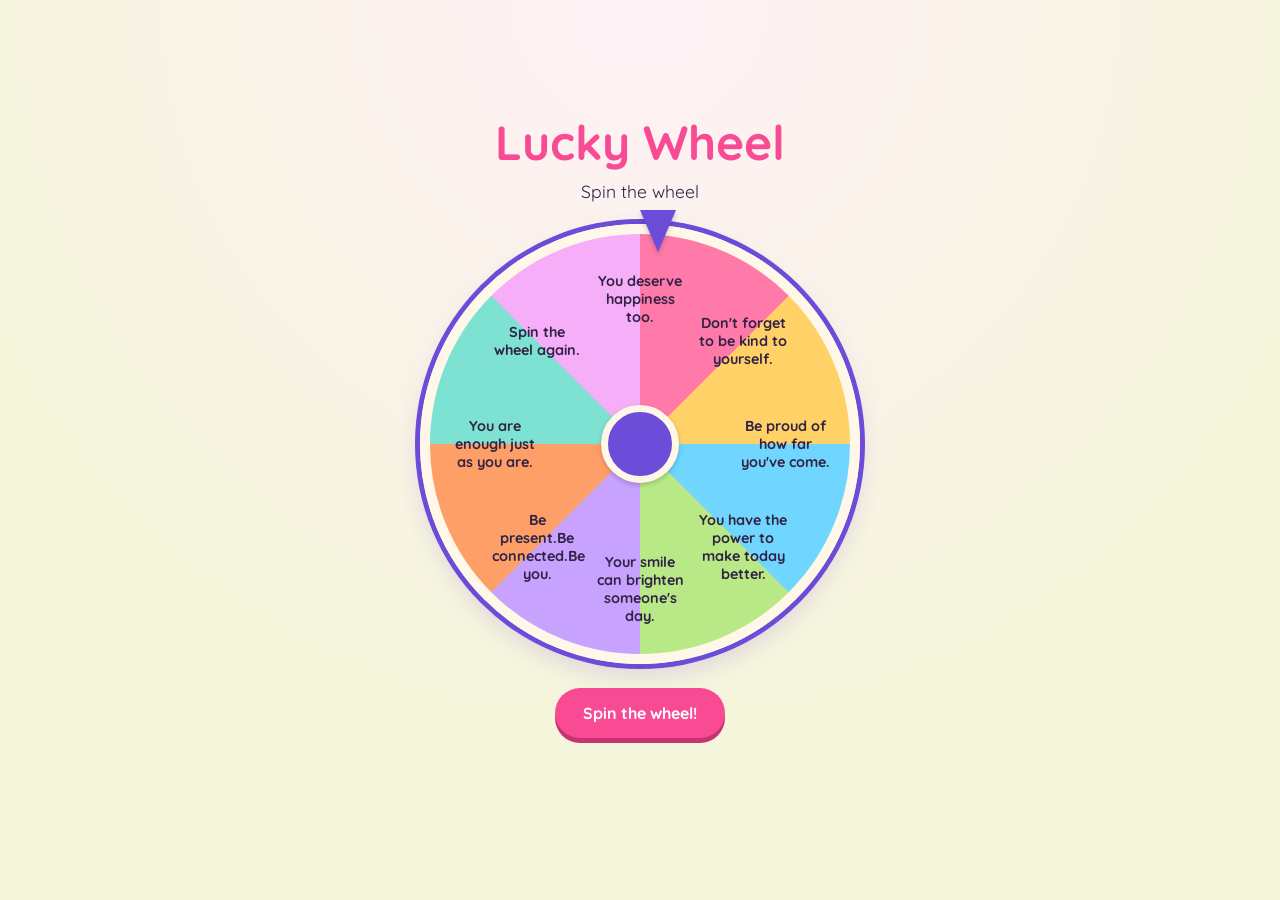
==== happiness.html @ fff45cf8 "Merge branch 'main' of https://github.com/Lena-Anthi/code-breakers" ====
<!doctype html>
<html lang="en">
  <head>
    <meta charset="UTF-8" />
    <meta name="viewport" content="width=device-width, initial-scale=1.0" />
    <title>find yourhappiness</title>
  </head>
  <body></body>
  <html lang="el">
    <head>
      <meta charset="UTF-8" />
      <meta name="viewport" content="width=device-width, initial-scale=1.0" />
      <title>lucky wheel</title>
      <style>
        @import url("https://fonts.googleapis.com/css2?family=Quicksand:wght@500;700&display=swap");

        :root {
          --pink: #f84b94;
          --purple: #6c4dd9;
          --cream: #fff8e8;
        }

        * {
          box-sizing: border-box;
        }

        body {
          min-height: 100vh;
          margin: 0;
          display: grid;
          place-items: center;
          padding: 24px;
          color: #302346;
          background: radial-gradient(circle at top, #fff1f7, #f5f5dc 65%);
          font-family: "Quicksand", sans-serif;
        }

        main {
          width: min(100%, 600px);
          text-align: center;
        }

        h1 {
          margin: 0 0 8px;
          color: var(--pink);
          font-size: clamp(1.8rem, 6vw, 3rem);
        }

        .intro {
          margin: 0 0 22px;
          font-size: 1.1rem;
        }

        .wheel-area {
          position: relative;
          width: min(86vw, 440px);
          aspect-ratio: 1;
          margin: 0 auto 24px;
        }

        .pointer {
          position: absolute;
          z-index: 2;
          top: -14px;
          left: 50%;
          width: 0;
          height: 0;
          transform: translateX(-);
          border-right: 18px solid transparent;
          border-left: 18px solid transparent;
          border-top: 42px solid var(--purple);
          filter: drop-shadow(0 3px 2px #0003);
        }

        .wheel {
          width: 100%;
          height: 100%;
          border: 10px solid var(--cream);
          border-radius: 50%;
          background: conic-gradient(
            #ff7aa9 0deg 45deg,
            #ffd166 45deg 90deg,
            #70d6ff 90deg 135deg,
            #b8e986 135deg 180deg,
            #c8a2ff 180deg 225deg,
            #ff9f68 225deg 270deg,
            #7de2d1 270deg 315deg,
            #f7aef8 315deg 360deg
          );
          box-shadow:
            0 10px 24px #6c4dd933,
            0 0 0 5px var(--purple);
          transition: transform 4s cubic-bezier(0.12, 0.8, 0.18, 1);
        }

        .wheel::after {
          content: "";
          position: absolute;
          top: 50%;
          left: 50%;
          width: 64px;
          height: 64px;
          transform: translate(-50%, -50%);
          border: 7px solid var(--cream);
          border-radius: 50%;
          background: var(--purple);
          box-shadow: 0 2px 5px #0003;
        }

        .labels {
          position: absolute;
          inset: 0;
          display: grid;
          place-items: center;
          pointer-events: none;
        }

        .labels span {
          position: absolute;
          width: 90px;
          color: #302346;
          font-size: clamp(0.7rem, 2.5vw, 0.9rem);
          font-weight: 700;
          text-align: center;
        }

        .labels span:nth-child(1) {
          transform: translateY(-145px);
        }
        .labels span:nth-child(2) {
          transform: translate(103px, -103px);
        }
        .labels span:nth-child(3) {
          transform: translate(145px);
        }
        .labels span:nth-child(4) {
          transform: translate(103px, 103px);
        }
        .labels span:nth-child(5) {
          transform: translateY(145px);
        }
        .labels span:nth-child(6) {
          transform: translate(-103px, 103px);
        }
        .labels span:nth-child(7) {
          transform: translate(-145px);
        }
        .labels span:nth-child(8) {
          transform: translate(-103px, -103px);
        }

        button {
          border: 0;
          border-radius: 999px;
          padding: 15px 28px;
          color: white;
          background: var(--pink);
          font: inherit;
          font-weight: 700;
          cursor: pointer;
          box-shadow: 0 5px 0 #c73370;
        }

        button:hover {
          background: #e33d83;
        }
        button:active {
          transform: translateY(3px);
          box-shadow: 0 2px 0 #c73370;
        }
        button:disabled {
          cursor: wait;
          opacity: 0.7;
        }

        #result {
          min-height: 28px;
          margin: 22px 0 0;
          color: var(--purple);
          font-size: 1.25rem;
          font-weight: 700;
        }
      </style>
    </head>
    <body>
      <main>
        <h1>Lucky Wheel</h1>
        <p class="intro">Spin the wheel</p>

        <section class="wheel-area" aria-label="Τροχός της τύχης">
          <div class="pointer" aria-hidden="true"></div>
          <div class="wheel" id="wheel"></div>
          <div class="labels" aria-hidden="true">
            <span>You deserve happiness too.</span>
            <span>Don't forget to be kind to yourself.</span>
            <span>Be proud of how far you've come.</span>
            <span>You have the power to make today better.</span>
            <span>Your smile can brighten someone's day.</span>
            <span>Be present.Be connected.Be you.</span>
            <span>You are enough just as you are.</span>
            <span>Spin the wheel again.</span>
          </div>
        </section>

        <button id="spin-button" type="button">Spin the wheel!</button>
        <p id="result" aria-live="polite"></p>
      </main>

      <script>
        const wheel = document.querySelector("#wheel");
        const spinButton = document.querySelector("#spin-button");
        const result = document.querySelector("#result");
        const options = [
          "You deserve happiness too.",
          "",
          "",
          "",
          "",
          "",
          "",
          "",
        ];
        let rotation = 0;

        spinButton.addEventListener("click", () => {
          const selectedIndex = Math.floor(Math.random() * options.length);
          const segmentSize = 360 / options.length;
          const targetAngle =
            360 - (selectedIndex * segmentSize + segmentSize / 2);
          const extraTurns = 5 * 360;

          rotation += extraTurns + targetAngle - (rotation % 360);
          wheel.style.transform = `rotate(${rotation}deg)`;
          spinButton.disabled = true;
          result.textContent = "The wheel is spinning...";

          window.setTimeout(() => {
            result.textContent = `Today you selected: ${options[selectedIndex]}!`;
            spinButton.disabled = false;
          }, 4100);
        });
      </script>
    </body>
  </html>
</html>
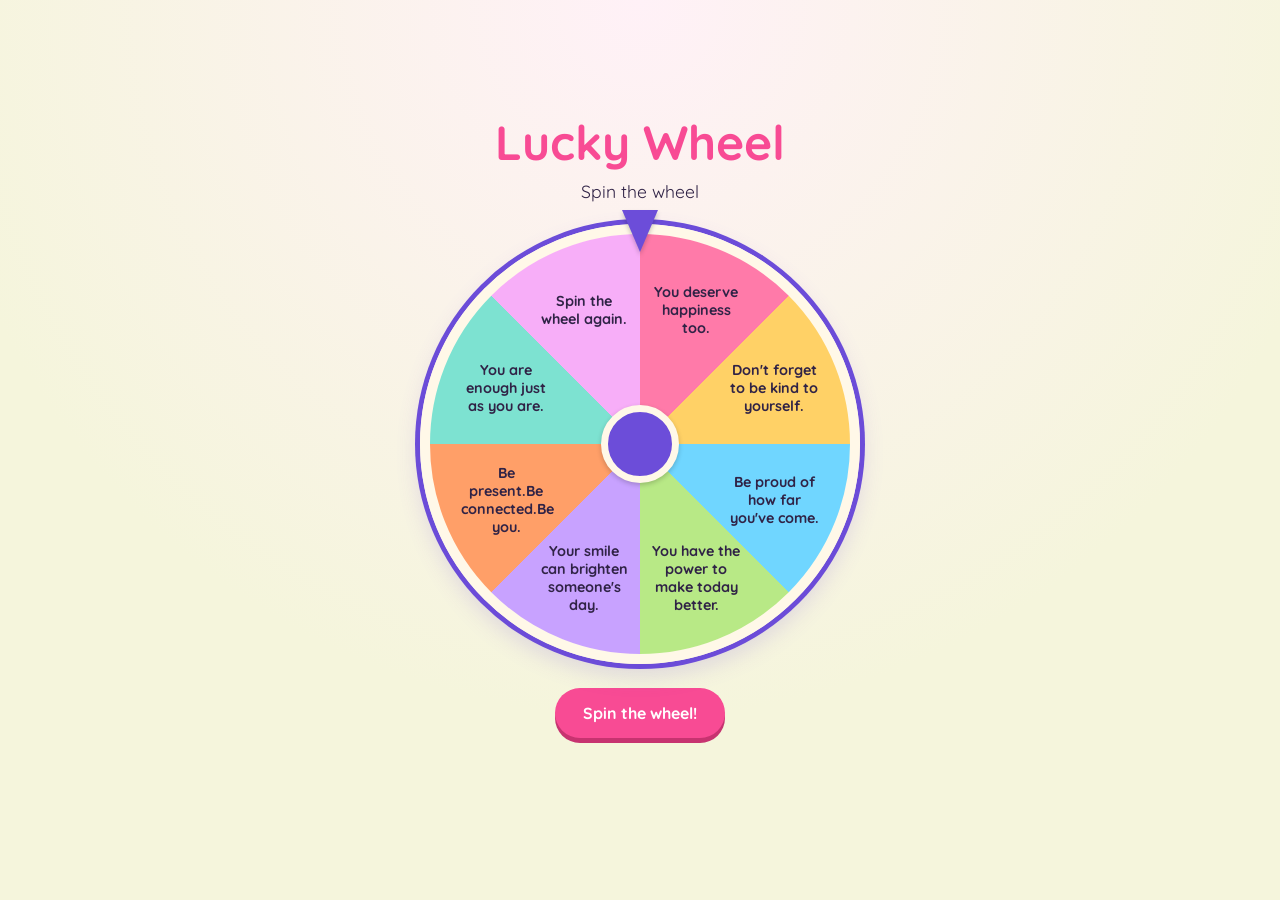
==== commit 0237c1e1: "pointer" ====
--- a/happiness.html
+++ b/happiness.html
@@ -1,245 +1,240 @@
 <!doctype html>
-<html lang="en">
+<html lang="el">
   <head>
     <meta charset="UTF-8" />
     <meta name="viewport" content="width=device-width, initial-scale=1.0" />
-    <title>find yourhappiness</title>
+    <title>lucky wheel</title>
+    <style>
+      @import url("https://fonts.googleapis.com/css2?family=Quicksand:wght@500;700&display=swap");
+
+      :root {
+        --pink: #f84b94;
+        --purple: #6c4dd9;
+        --cream: #fff8e8;
+      }
+
+      * {
+        box-sizing: border-box;
+      }
+
+      body {
+        min-height: 100vh;
+        margin: 0;
+        display: grid;
+        place-items: center;
+        padding: 24px;
+        color: #302346;
+        background: radial-gradient(circle at top, #fff1f7, #f5f5dc 65%);
+        font-family: "Quicksand", sans-serif;
+      }
+
+      main {
+        width: min(100%, 600px);
+        text-align: center;
+      }
+
+      h1 {
+        margin: 0 0 8px;
+        color: var(--pink);
+        font-size: clamp(1.8rem, 6vw, 3rem);
+      }
+
+      .intro {
+        margin: 0 0 22px;
+        font-size: 1.1rem;
+      }
+
+      .wheel-area {
+        position: relative;
+        width: min(86vw, 440px);
+        aspect-ratio: 1;
+        margin: 0 auto 24px;
+      }
+
+      .pointer {
+        position: absolute;
+        z-index: 2;
+        top: -14px;
+        left: 50%;
+        width: 0;
+        height: 0;
+        transform: translateX(-50%);
+        border-right: 18px solid transparent;
+        border-left: 18px solid transparent;
+        border-top: 42px solid var(--purple);
+        filter: drop-shadow(0 3px 2px #0003);
+      }
+
+      .wheel {
+        width: 100%;
+        height: 100%;
+        border: 10px solid var(--cream);
+        border-radius: 50%;
+        background: conic-gradient(
+          #ff7aa9 0deg 45deg,
+          #ffd166 45deg 90deg,
+          #70d6ff 90deg 135deg,
+          #b8e986 135deg 180deg,
+          #c8a2ff 180deg 225deg,
+          #ff9f68 225deg 270deg,
+          #7de2d1 270deg 315deg,
+          #f7aef8 315deg 360deg
+        );
+        box-shadow:
+          0 10px 24px #6c4dd933,
+          0 0 0 5px var(--purple);
+        transition: transform 4s cubic-bezier(0.12, 0.8, 0.18, 1);
+      }
+
+      .wheel::after {
+        content: "";
+        position: absolute;
+        top: 50%;
+        left: 50%;
+        width: 64px;
+        height: 64px;
+        transform: translate(-50%, -50%);
+        border: 7px solid var(--cream);
+        border-radius: 50%;
+        background: var(--purple);
+        box-shadow: 0 2px 5px #0003;
+      }
+
+      .labels {
+        position: absolute;
+        inset: 0;
+        display: grid;
+        place-items: center;
+        pointer-events: none;
+        transition: transform 4s cubic-bezier(0.12, 0.8, 0.18, 1);
+      }
+
+      .labels span {
+        position: absolute;
+        width: 90px;
+        color: #302346;
+        font-size: clamp(0.7rem, 2.5vw, 0.9rem);
+        font-weight: 700;
+        text-align: center;
+      }
+
+      .labels span:nth-child(1) {
+        transform: translate(56px, -134px);
+      }
+      .labels span:nth-child(2) {
+        transform: translate(134px, -56px);
+      }
+      .labels span:nth-child(3) {
+        transform: translate(134px, 56px);
+      }
+      .labels span:nth-child(4) {
+        transform: translate(56px, 134px);
+      }
+      .labels span:nth-child(5) {
+        transform: translate(-56px, 134px);
+      }
+      .labels span:nth-child(6) {
+        transform: translate(-134px, 56px);
+      }
+      .labels span:nth-child(7) {
+        transform: translate(-134px, -56px);
+      }
+      .labels span:nth-child(8) {
+        transform: translate(-56px, -134px);
+      }
+
+      button {
+        border: 0;
+        border-radius: 999px;
+        padding: 15px 28px;
+        color: white;
+        background: var(--pink);
+        font: inherit;
+        font-weight: 700;
+        cursor: pointer;
+        box-shadow: 0 5px 0 #c73370;
+      }
+
+      button:hover {
+        background: #e33d83;
+      }
+      button:active {
+        transform: translateY(3px);
+        box-shadow: 0 2px 0 #c73370;
+      }
+      button:disabled {
+        cursor: wait;
+        opacity: 0.7;
+      }
+
+      #result {
+        min-height: 28px;
+        margin: 22px 0 0;
+        color: var(--purple);
+        font-size: 1.25rem;
+        font-weight: 700;
+      }
+    </style>
   </head>
-  <body></body>
-  <html lang="el">
-    <head>
-      <meta charset="UTF-8" />
-      <meta name="viewport" content="width=device-width, initial-scale=1.0" />
-      <title>lucky wheel</title>
-      <style>
-        @import url("https://fonts.googleapis.com/css2?family=Quicksand:wght@500;700&display=swap");
-
-        :root {
-          --pink: #f84b94;
-          --purple: #6c4dd9;
-          --cream: #fff8e8;
-        }
-
-        * {
-          box-sizing: border-box;
-        }
-
-        body {
-          min-height: 100vh;
-          margin: 0;
-          display: grid;
-          place-items: center;
-          padding: 24px;
-          color: #302346;
-          background: radial-gradient(circle at top, #fff1f7, #f5f5dc 65%);
-          font-family: "Quicksand", sans-serif;
-        }
-
-        main {
-          width: min(100%, 600px);
-          text-align: center;
-        }
-
-        h1 {
-          margin: 0 0 8px;
-          color: var(--pink);
-          font-size: clamp(1.8rem, 6vw, 3rem);
-        }
-
-        .intro {
-          margin: 0 0 22px;
-          font-size: 1.1rem;
-        }
-
-        .wheel-area {
-          position: relative;
-          width: min(86vw, 440px);
-          aspect-ratio: 1;
-          margin: 0 auto 24px;
-        }
-
-        .pointer {
-          position: absolute;
-          z-index: 2;
-          top: -14px;
-          left: 50%;
-          width: 0;
-          height: 0;
-          transform: translateX(-);
-          border-right: 18px solid transparent;
-          border-left: 18px solid transparent;
-          border-top: 42px solid var(--purple);
-          filter: drop-shadow(0 3px 2px #0003);
-        }
-
-        .wheel {
-          width: 100%;
-          height: 100%;
-          border: 10px solid var(--cream);
-          border-radius: 50%;
-          background: conic-gradient(
-            #ff7aa9 0deg 45deg,
-            #ffd166 45deg 90deg,
-            #70d6ff 90deg 135deg,
-            #b8e986 135deg 180deg,
-            #c8a2ff 180deg 225deg,
-            #ff9f68 225deg 270deg,
-            #7de2d1 270deg 315deg,
-            #f7aef8 315deg 360deg
-          );
-          box-shadow:
-            0 10px 24px #6c4dd933,
-            0 0 0 5px var(--purple);
-          transition: transform 4s cubic-bezier(0.12, 0.8, 0.18, 1);
-        }
-
-        .wheel::after {
-          content: "";
-          position: absolute;
-          top: 50%;
-          left: 50%;
-          width: 64px;
-          height: 64px;
-          transform: translate(-50%, -50%);
-          border: 7px solid var(--cream);
-          border-radius: 50%;
-          background: var(--purple);
-          box-shadow: 0 2px 5px #0003;
-        }
-
-        .labels {
-          position: absolute;
-          inset: 0;
-          display: grid;
-          place-items: center;
-          pointer-events: none;
-        }
-
-        .labels span {
-          position: absolute;
-          width: 90px;
-          color: #302346;
-          font-size: clamp(0.7rem, 2.5vw, 0.9rem);
-          font-weight: 700;
-          text-align: center;
-        }
-
-        .labels span:nth-child(1) {
-          transform: translateY(-145px);
-        }
-        .labels span:nth-child(2) {
-          transform: translate(103px, -103px);
-        }
-        .labels span:nth-child(3) {
-          transform: translate(145px);
-        }
-        .labels span:nth-child(4) {
-          transform: translate(103px, 103px);
-        }
-        .labels span:nth-child(5) {
-          transform: translateY(145px);
-        }
-        .labels span:nth-child(6) {
-          transform: translate(-103px, 103px);
-        }
-        .labels span:nth-child(7) {
-          transform: translate(-145px);
-        }
-        .labels span:nth-child(8) {
-          transform: translate(-103px, -103px);
-        }
-
-        button {
-          border: 0;
-          border-radius: 999px;
-          padding: 15px 28px;
-          color: white;
-          background: var(--pink);
-          font: inherit;
-          font-weight: 700;
-          cursor: pointer;
-          box-shadow: 0 5px 0 #c73370;
-        }
-
-        button:hover {
-          background: #e33d83;
-        }
-        button:active {
-          transform: translateY(3px);
-          box-shadow: 0 2px 0 #c73370;
-        }
-        button:disabled {
-          cursor: wait;
-          opacity: 0.7;
-        }
-
-        #result {
-          min-height: 28px;
-          margin: 22px 0 0;
-          color: var(--purple);
-          font-size: 1.25rem;
-          font-weight: 700;
-        }
-      </style>
-    </head>
-    <body>
-      <main>
-        <h1>Lucky Wheel</h1>
-        <p class="intro">Spin the wheel</p>
-
-        <section class="wheel-area" aria-label="Τροχός της τύχης">
-          <div class="pointer" aria-hidden="true"></div>
-          <div class="wheel" id="wheel"></div>
-          <div class="labels" aria-hidden="true">
-            <span>You deserve happiness too.</span>
-            <span>Don't forget to be kind to yourself.</span>
-            <span>Be proud of how far you've come.</span>
-            <span>You have the power to make today better.</span>
-            <span>Your smile can brighten someone's day.</span>
-            <span>Be present.Be connected.Be you.</span>
-            <span>You are enough just as you are.</span>
-            <span>Spin the wheel again.</span>
-          </div>
-        </section>
-
-        <button id="spin-button" type="button">Spin the wheel!</button>
-        <p id="result" aria-live="polite"></p>
-      </main>
-
-      <script>
-        const wheel = document.querySelector("#wheel");
-        const spinButton = document.querySelector("#spin-button");
-        const result = document.querySelector("#result");
-        const options = [
-          "You deserve happiness too.",
-          "",
-          "",
-          "",
-          "",
-          "",
-          "",
-          "",
-        ];
-        let rotation = 0;
-
-        spinButton.addEventListener("click", () => {
-          const selectedIndex = Math.floor(Math.random() * options.length);
-          const segmentSize = 360 / options.length;
-          const targetAngle =
-            360 - (selectedIndex * segmentSize + segmentSize / 2);
-          const extraTurns = 5 * 360;
-
-          rotation += extraTurns + targetAngle - (rotation % 360);
-          wheel.style.transform = `rotate(${rotation}deg)`;
-          spinButton.disabled = true;
-          result.textContent = "The wheel is spinning...";
-
-          window.setTimeout(() => {
-            result.textContent = `Today you selected: ${options[selectedIndex]}!`;
-            spinButton.disabled = false;
-          }, 4100);
-        });
-      </script>
-    </body>
-  </html>
+  <body>
+    <main>
+      <h1>Lucky Wheel</h1>
+      <p class="intro">Spin the wheel</p>
+
+      <section class="wheel-area" aria-label="Τροχός της τύχης">
+        <div class="pointer" aria-hidden="true"></div>
+        <div class="wheel" id="wheel"></div>
+        <div class="labels" aria-hidden="true">
+          <span>You deserve happiness too.</span>
+          <span>Don't forget to be kind to yourself.</span>
+          <span>Be proud of how far you've come.</span>
+          <span>You have the power to make today better.</span>
+          <span>Your smile can brighten someone's day.</span>
+          <span>Be present.Be connected.Be you.</span>
+          <span>You are enough just as you are.</span>
+          <span>Spin the wheel again.</span>
+        </div>
+      </section>
+
+      <button id="spin-button" type="button">Spin the wheel!</button>
+      <p id="result" aria-live="polite"></p>
+    </main>
+
+    <script>
+      const wheel = document.querySelector("#wheel");
+      const labels = document.querySelector(".labels");
+      const spinButton = document.querySelector("#spin-button");
+      const result = document.querySelector("#result");
+      const options = [
+        "You deserve happiness too.",
+        "",
+        "",
+        "",
+        "",
+        "",
+        "",
+        "",
+      ];
+      let rotation = 0;
+
+      spinButton.addEventListener("click", () => {
+        const selectedIndex = Math.floor(Math.random() * options.length);
+        const segmentSize = 360 / options.length;
+        const targetAngle =
+          360 - (selectedIndex * segmentSize + segmentSize / 2);
+        const extraTurns = 5 * 360;
+
+        rotation += extraTurns + targetAngle - (rotation % 360);
+        wheel.style.transform = `rotate(${rotation}deg)`;
+        labels.style.transform = `rotate(${rotation}deg)`;
+        spinButton.disabled = true;
+        result.textContent = "The wheel is spinning...";
+
+        window.setTimeout(() => {
+          result.textContent = `Today you selected: ${options[selectedIndex]}!`;
+          spinButton.disabled = false;
+        }, 4100);
+      });
+    </script>
+  </body>
 </html>
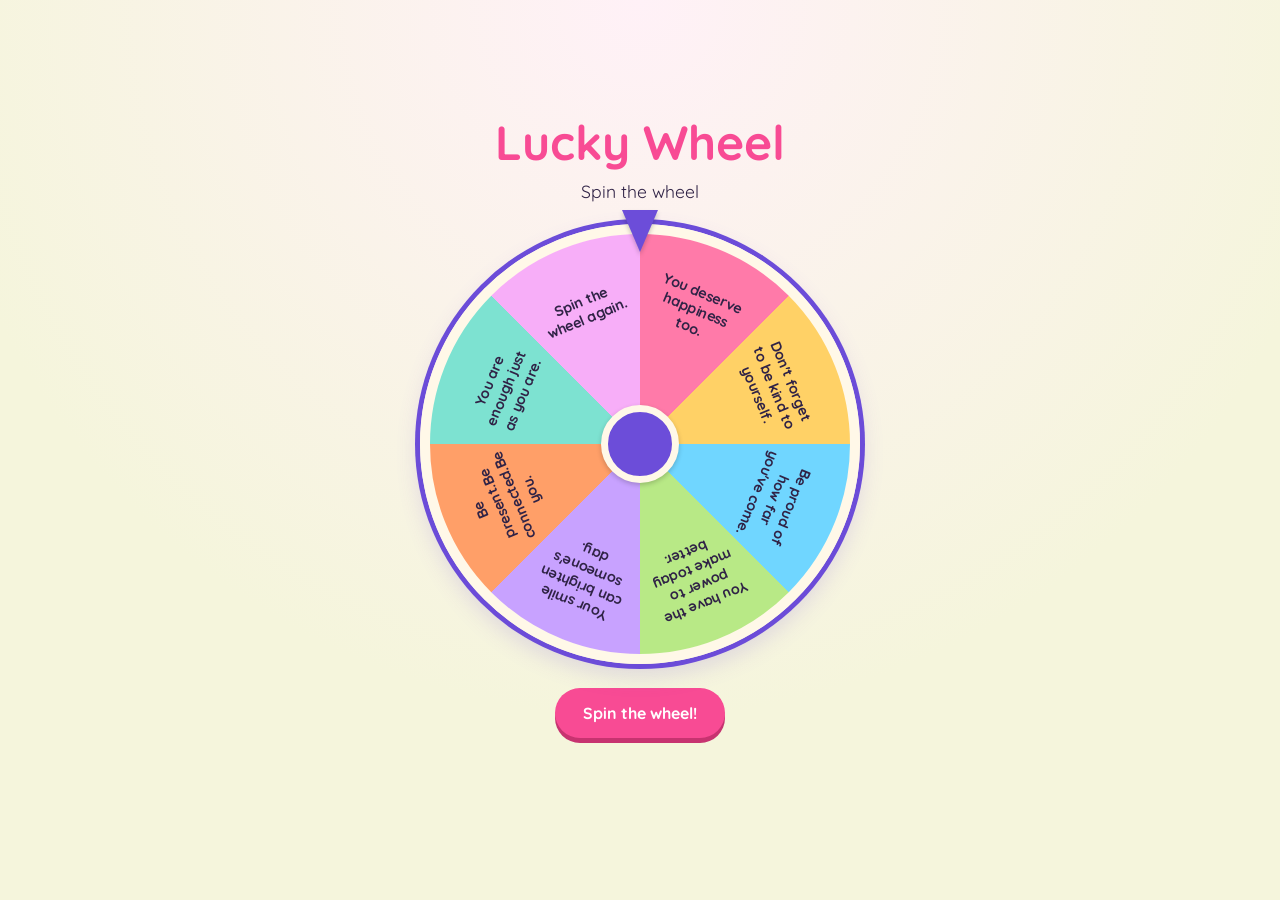
==== commit 30d0a25e: "wheel" ====
--- a/happiness.html
+++ b/happiness.html
@@ -1,8 +1,9 @@
 <!doctype html>
-<html lang="el">
+<html lang="en">
   <head>
     <meta charset="UTF-8" />
     <meta name="viewport" content="width=device-width, initial-scale=1.0" />
+
     <title>lucky wheel</title>
     <style>
       @import url("https://fonts.googleapis.com/css2?family=Quicksand:wght@500;700&display=swap");
@@ -119,28 +120,35 @@
       }
 
       .labels span:nth-child(1) {
-        transform: translate(56px, -134px);
-      }
+        transform: translate(56px, -134px) rotate(22.5deg);
+      }
+
       .labels span:nth-child(2) {
-        transform: translate(134px, -56px);
-      }
+        transform: translate(134px, -56px) rotate(67.5deg);
+      }
+
       .labels span:nth-child(3) {
-        transform: translate(134px, 56px);
-      }
+        transform: translate(134px, 56px) rotate(112.5deg);
+      }
+
       .labels span:nth-child(4) {
-        transform: translate(56px, 134px);
-      }
+        transform: translate(56px, 134px) rotate(157.5deg);
+      }
+
       .labels span:nth-child(5) {
-        transform: translate(-56px, 134px);
-      }
+        transform: translate(-56px, 134px) rotate(202.5deg);
+      }
+
       .labels span:nth-child(6) {
-        transform: translate(-134px, 56px);
-      }
+        transform: translate(-134px, 56px) rotate(247.5deg);
+      }
+
       .labels span:nth-child(7) {
-        transform: translate(-134px, -56px);
-      }
+        transform: translate(-134px, -56px) rotate(292.5deg);
+      }
+
       .labels span:nth-child(8) {
-        transform: translate(-56px, -134px);
+        transform: translate(-56px, -134px) rotate(337.5deg);
       }
 
       button {
@@ -158,10 +166,12 @@
       button:hover {
         background: #e33d83;
       }
+
       button:active {
         transform: translateY(3px);
         box-shadow: 0 2px 0 #c73370;
       }
+
       button:disabled {
         cursor: wait;
         opacity: 0.7;
@@ -175,66 +185,257 @@
         font-weight: 700;
       }
     </style>
+    <title>find your happiness</title>
   </head>
-  <body>
-    <main>
-      <h1>Lucky Wheel</h1>
-      <p class="intro">Spin the wheel</p>
-
-      <section class="wheel-area" aria-label="Τροχός της τύχης">
-        <div class="pointer" aria-hidden="true"></div>
-        <div class="wheel" id="wheel"></div>
-        <div class="labels" aria-hidden="true">
-          <span>You deserve happiness too.</span>
-          <span>Don't forget to be kind to yourself.</span>
-          <span>Be proud of how far you've come.</span>
-          <span>You have the power to make today better.</span>
-          <span>Your smile can brighten someone's day.</span>
-          <span>Be present.Be connected.Be you.</span>
-          <span>You are enough just as you are.</span>
-          <span>Spin the wheel again.</span>
-        </div>
-      </section>
-
-      <button id="spin-button" type="button">Spin the wheel!</button>
-      <p id="result" aria-live="polite"></p>
-    </main>
-
-    <script>
-      const wheel = document.querySelector("#wheel");
-      const labels = document.querySelector(".labels");
-      const spinButton = document.querySelector("#spin-button");
-      const result = document.querySelector("#result");
-      const options = [
-        "You deserve happiness too.",
-        "",
-        "",
-        "",
-        "",
-        "",
-        "",
-        "",
-      ];
-      let rotation = 0;
-
-      spinButton.addEventListener("click", () => {
-        const selectedIndex = Math.floor(Math.random() * options.length);
-        const segmentSize = 360 / options.length;
-        const targetAngle =
-          360 - (selectedIndex * segmentSize + segmentSize / 2);
-        const extraTurns = 5 * 360;
-
-        rotation += extraTurns + targetAngle - (rotation % 360);
-        wheel.style.transform = `rotate(${rotation}deg)`;
-        labels.style.transform = `rotate(${rotation}deg)`;
-        spinButton.disabled = true;
-        result.textContent = "The wheel is spinning...";
-
-        window.setTimeout(() => {
-          result.textContent = `Today you selected: ${options[selectedIndex]}!`;
-          spinButton.disabled = false;
-        }, 4100);
-      });
-    </script>
-  </body>
+
+  <body></body>
+  <html lang="el">
+    <head>
+      <meta charset="UTF-8" />
+      <meta name="viewport" content="width=device-width, initial-scale=1.0" />
+      <title>lucky wheel</title>
+      <style>
+        @import url("https://fonts.googleapis.com/css2?family=Quicksand:wght@500;700&display=swap");
+
+        :root {
+          --pink: #f84b94;
+          --purple: #6c4dd9;
+          --cream: #fff8e8;
+        }
+
+        * {
+          box-sizing: border-box;
+        }
+
+        body {
+          min-height: 100vh;
+          margin: 0;
+          display: grid;
+          place-items: center;
+          padding: 24px;
+          color: #302346;
+          background: radial-gradient(circle at top, #fff1f7, #f5f5dc 65%);
+          font-family: "Quicksand", sans-serif;
+        }
+
+        main {
+          width: min(100%, 600px);
+          text-align: center;
+        }
+
+        h1 {
+          margin: 0 0 8px;
+          color: var(--pink);
+          font-size: clamp(1.8rem, 6vw, 3rem);
+        }
+
+        .intro {
+          margin: 0 0 22px;
+          font-size: 1.1rem;
+        }
+
+        .wheel-area {
+          position: relative;
+          width: min(86vw, 440px);
+          aspect-ratio: 1;
+          margin: 0 auto 24px;
+        }
+
+        .pointer {
+          position: absolute;
+          z-index: 2;
+          top: -14px;
+          left: 50%;
+          width: 0;
+          height: 0;
+          transform: translateX(-);
+          border-right: 18px solid transparent;
+          border-left: 18px solid transparent;
+          border-top: 42px solid var(--purple);
+          filter: drop-shadow(0 3px 2px #0003);
+        }
+
+        .wheel {
+          width: 100%;
+          height: 100%;
+          border: 10px solid var(--cream);
+          border-radius: 50%;
+          background: conic-gradient(
+            #ff7aa9 0deg 45deg,
+            #ffd166 45deg 90deg,
+            #70d6ff 90deg 135deg,
+            #b8e986 135deg 180deg,
+            #c8a2ff 180deg 225deg,
+            #ff9f68 225deg 270deg,
+            #7de2d1 270deg 315deg,
+            #f7aef8 315deg 360deg
+          );
+          box-shadow:
+            0 10px 24px #6c4dd933,
+            0 0 0 5px var(--purple);
+          transition: transform 4s cubic-bezier(0.12, 0.8, 0.18, 1);
+        }
+
+        .wheel::after {
+          content: "";
+          position: absolute;
+          top: 50%;
+          left: 50%;
+          width: 64px;
+          height: 64px;
+          transform: translate(-50%, -50%);
+          border: 7px solid var(--cream);
+          border-radius: 50%;
+          background: var(--purple);
+          box-shadow: 0 2px 5px #0003;
+        }
+
+        .labels {
+          position: absolute;
+          inset: 0;
+          display: grid;
+          place-items: center;
+          pointer-events: none;
+          transition: transform 4s cubic-bezier(0.12, 0.8, 0.18, 1);
+        }
+
+        .labels span {
+          position: absolute;
+          width: 90px;
+          color: #302346;
+          font-size: clamp(0.7rem, 2.5vw, 0.9rem);
+          font-weight: 700;
+          text-align: center;
+        }
+
+        .labels span:nth-child(1) {
+          transform: translate(56px, -134px) rotate(22.5deg);
+        }
+
+        .labels span:nth-child(2) {
+          transform: translate(134px, -56px) rotate(67.5deg);
+        }
+
+        .labels span:nth-child(3) {
+          transform: translate(134px, 56px) rotate(112.5deg);
+        }
+
+        .labels span:nth-child(4) {
+          transform: translate(56px, 134px) rotate(157.5deg);
+        }
+
+        .labels span:nth-child(5) {
+          transform: translate(-56px, 134px) rotate(202.5deg);
+        }
+
+        .labels span:nth-child(6) {
+          transform: translate(-134px, 56px) rotate(247.5deg);
+        }
+
+        .labels span:nth-child(7) {
+          transform: translate(-134px, -56px) rotate(292.5deg);
+        }
+
+        .labels span:nth-child(8) {
+          transform: translate(-56px, -134px) rotate(337.5deg);
+        }
+
+        button {
+          border: 0;
+          border-radius: 999px;
+          padding: 15px 28px;
+          color: white;
+          background: var(--pink);
+          font: inherit;
+          font-weight: 700;
+          cursor: pointer;
+          box-shadow: 0 5px 0 #c73370;
+        }
+
+        button:hover {
+          background: #e33d83;
+        }
+
+        button:active {
+          transform: translateY(3px);
+          box-shadow: 0 2px 0 #c73370;
+        }
+
+        button:disabled {
+          cursor: wait;
+          opacity: 0.7;
+        }
+
+        #result {
+          min-height: 28px;
+          margin: 22px 0 0;
+          color: var(--purple);
+          font-size: 1.25rem;
+          font-weight: 700;
+        }
+      </style>
+    </head>
+
+    <body>
+      <main>
+        <h1>Lucky Wheel</h1>
+        <p class="intro">Spin the wheel</p>
+
+        <section class="wheel-area" aria-label="Τροχός της τύχης">
+          <div class="pointer" aria-hidden="true"></div>
+          <div class="wheel" id="wheel"></div>
+          <div class="labels" aria-hidden="true">
+            <span>You deserve happiness too.</span>
+            <span>Don't forget to be kind to yourself.</span>
+            <span>Be proud of how far you've come.</span>
+            <span>You have the power to make today better.</span>
+            <span>Your smile can brighten someone's day.</span>
+            <span>Be present.Be connected.Be you.</span>
+            <span>You are enough just as you are.</span>
+            <span>Spin the wheel again.</span>
+          </div>
+        </section>
+
+        <button id="spin-button" type="button">Spin the wheel!</button>
+        <p id="result" aria-live="polite"></p>
+      </main>
+
+      <script>
+        const wheel = document.querySelector("#wheel");
+        const labels = document.querySelector(".labels");
+        const spinButton = document.querySelector("#spin-button");
+        const result = document.querySelector("#result");
+        const options = [
+          "You deserve happiness too.",
+          "",
+          "",
+          "",
+          "",
+          "",
+          "",
+          "",
+        ];
+        let rotation = 0;
+
+        spinButton.addEventListener("click", () => {
+          const selectedIndex = Math.floor(Math.random() * options.length);
+          const segmentSize = 360 / options.length;
+          const targetAngle =
+            360 - (selectedIndex * segmentSize + segmentSize / 2);
+          const extraTurns = 5 * 360;
+
+          rotation += extraTurns + targetAngle - (rotation % 360);
+          wheel.style.transform = `rotate(${rotation}deg)`;
+          labels.style.transform = `rotate(${rotation}deg)`;
+          spinButton.disabled = true;
+          result.textContent = "The wheel is spinning...";
+
+          window.setTimeout(() => {
+            result.textContent = `Today you selected: ${options[selectedIndex]}!`;
+            spinButton.disabled = false;
+          }, 4100);
+        });
+      </script>
+    </body>
+  </html>
 </html>
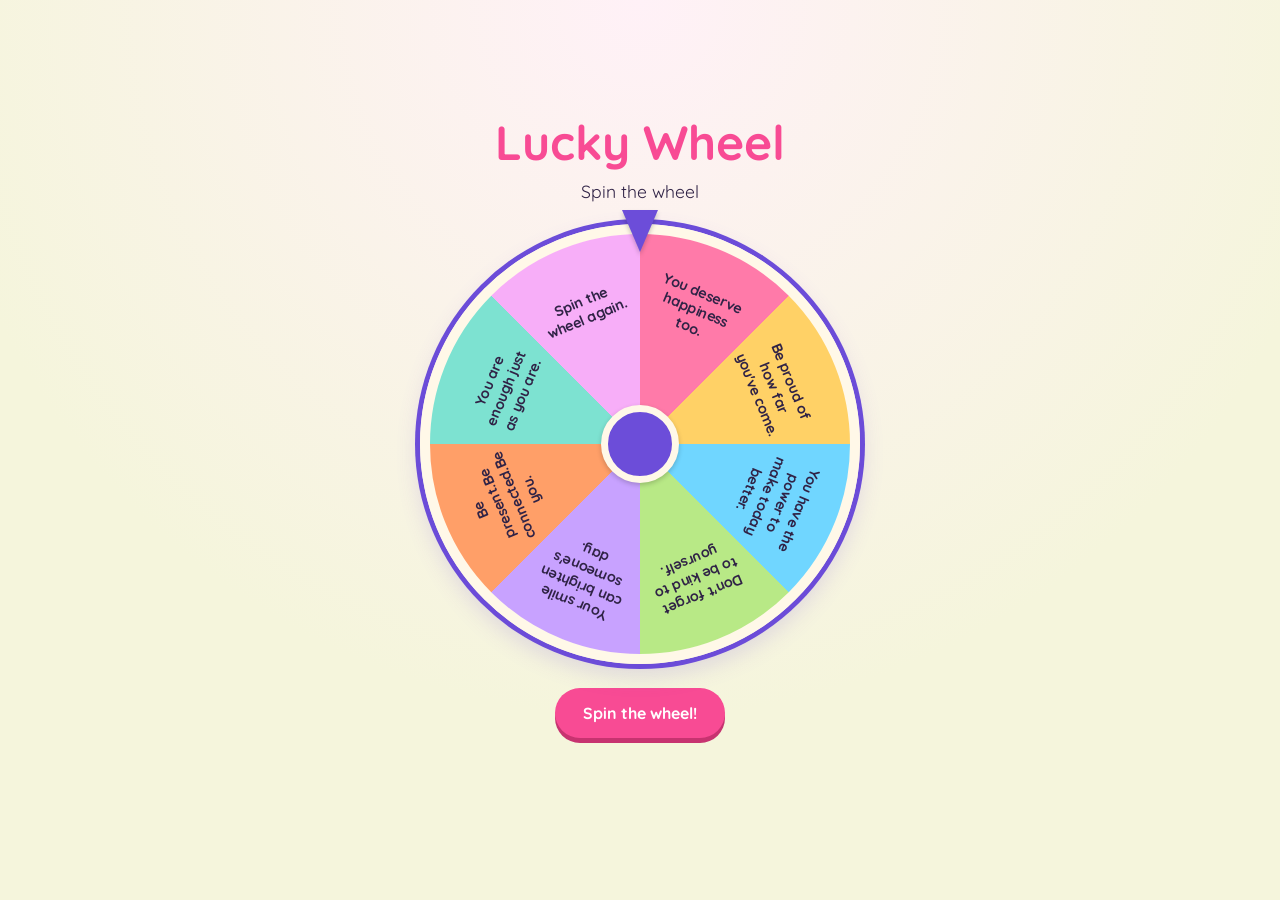
==== commit ea2fb4b1: "lw l" ====
--- a/happiness.html
+++ b/happiness.html
@@ -381,14 +381,14 @@
         <h1>Lucky Wheel</h1>
         <p class="intro">Spin the wheel</p>
 
-        <section class="wheel-area" aria-label="Τροχός της τύχης">
+        <section class="wheel-area" aria-label="Lucky wheel">
           <div class="pointer" aria-hidden="true"></div>
           <div class="wheel" id="wheel"></div>
           <div class="labels" aria-hidden="true">
             <span>You deserve happiness too.</span>
+            <span>Be proud of how far you've come.</span>
+            <span>You have the power to make today better. </span>
             <span>Don't forget to be kind to yourself.</span>
-            <span>Be proud of how far you've come.</span>
-            <span>You have the power to make today better.</span>
             <span>Your smile can brighten someone's day.</span>
             <span>Be present.Be connected.Be you.</span>
             <span>You are enough just as you are.</span>
@@ -406,15 +406,16 @@
         const spinButton = document.querySelector("#spin-button");
         const result = document.querySelector("#result");
         const options = [
-          "You deserve happiness too.",
-          "",
-          "",
-          "",
-          "",
-          "",
-          "",
-          "",
+          "You deserve happiness too",
+          "Be proud of how far you've come",
+          "You have the power to make today better",
+          "Don't forget to be kind to yourself",
+          "Your smile can brighten someone's day",
+          "Be present. Be connected. Be you",
+          "You are enough just as you are",
+          "Spin the wheel again",
         ];
+
         let rotation = 0;
 
         spinButton.addEventListener("click", () => {
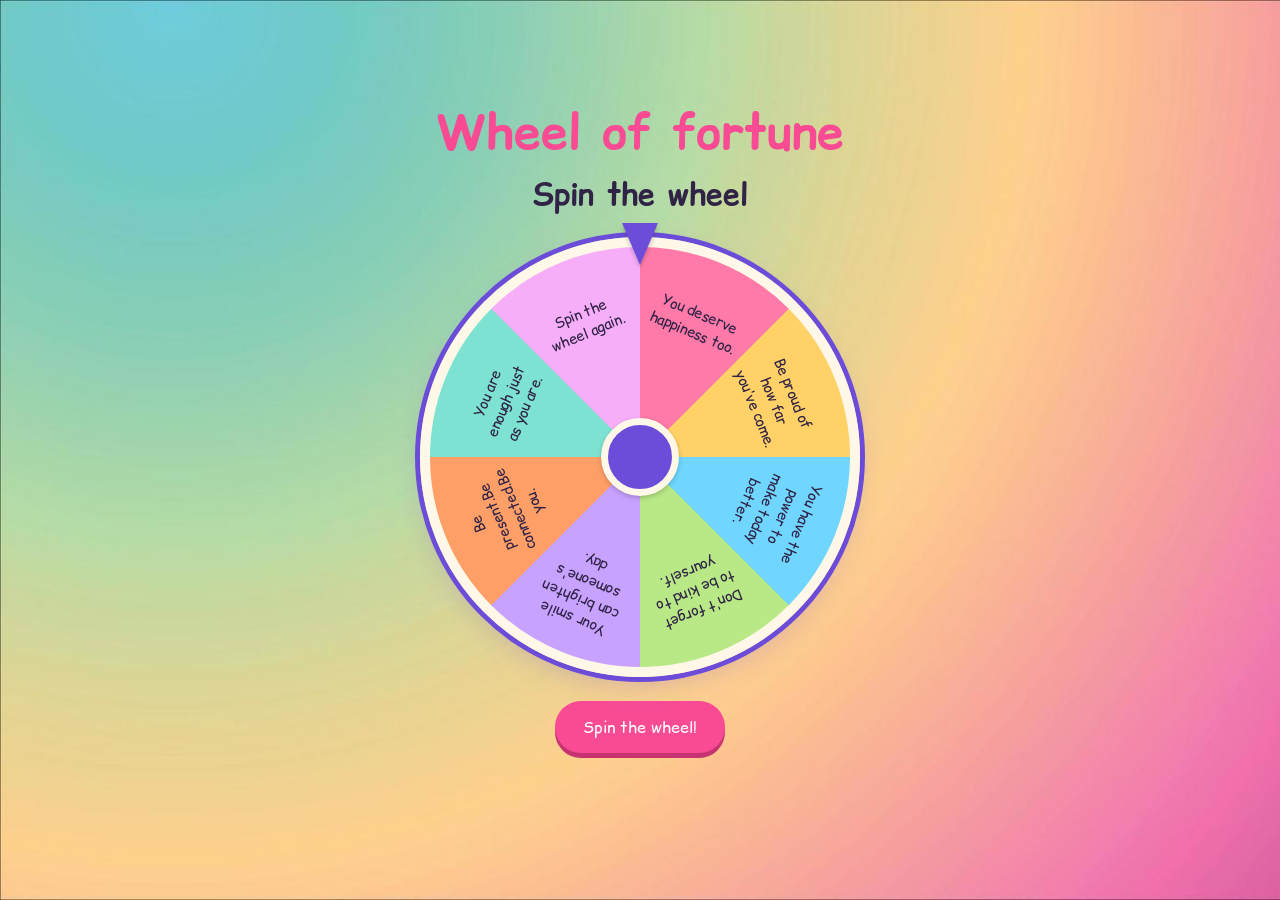
==== commit e6054bde: "apdate" ====
--- a/happiness.html
+++ b/happiness.html
@@ -3,21 +3,22 @@
   <head>
     <meta charset="UTF-8" />
     <meta name="viewport" content="width=device-width, initial-scale=1.0" />
-
-    <title>lucky wheel</title>
+    <title>find your happiness</title>
+    <link rel="preconnect" href="https://fonts.googleapis.com" />
+    <link rel="preconnect" href="https://fonts.gstatic.com" crossorigin />
+    <link
+      href="https://fonts.googleapis.com/css2?family=Comic+Relief:wght@400;700&family=Quicksand:wght@500;700&display=swap"
+      rel="stylesheet"
+    />
     <style>
-      @import url("https://fonts.googleapis.com/css2?family=Quicksand:wght@500;700&display=swap");
-
       :root {
         --pink: #f84b94;
         --purple: #6c4dd9;
         --cream: #fff8e8;
       }
-
       * {
         box-sizing: border-box;
       }
-
       body {
         min-height: 100vh;
         margin: 0;
@@ -26,32 +27,32 @@
         padding: 24px;
         color: #302346;
         background: radial-gradient(circle at top, #fff1f7, #f5f5dc 65%);
+        background-image: url("website background.jpg");
+        background-size: cover;
         font-family: "Quicksand", sans-serif;
       }
-
       main {
         width: min(100%, 600px);
         text-align: center;
       }
-
       h1 {
         margin: 0 0 8px;
         color: var(--pink);
         font-size: clamp(1.8rem, 6vw, 3rem);
-      }
-
+        font-family: "Comic Relief", system-ui;
+      }
       .intro {
         margin: 0 0 22px;
-        font-size: 1.1rem;
-      }
-
+        font-family: "Comic Relief", system-ui;
+        font-size: 30px;
+        font-weight: 700;
+      }
       .wheel-area {
         position: relative;
         width: min(86vw, 440px);
         aspect-ratio: 1;
         margin: 0 auto 24px;
       }
-
       .pointer {
         position: absolute;
         z-index: 2;
@@ -65,7 +66,6 @@
         border-top: 42px solid var(--purple);
         filter: drop-shadow(0 3px 2px #0003);
       }
-
       .wheel {
         width: 100%;
         height: 100%;
@@ -86,7 +86,6 @@
           0 0 0 5px var(--purple);
         transition: transform 4s cubic-bezier(0.12, 0.8, 0.18, 1);
       }
-
       .wheel::after {
         content: "";
         position: absolute;
@@ -100,7 +99,6 @@
         background: var(--purple);
         box-shadow: 0 2px 5px #0003;
       }
-
       .labels {
         position: absolute;
         inset: 0;
@@ -109,48 +107,39 @@
         pointer-events: none;
         transition: transform 4s cubic-bezier(0.12, 0.8, 0.18, 1);
       }
-
       .labels span {
         position: absolute;
         width: 90px;
         color: #302346;
         font-size: clamp(0.7rem, 2.5vw, 0.9rem);
-        font-weight: 700;
+        font-weight: 400;
         text-align: center;
-      }
-
+        font-family: "Comic Relief", system-ui;
+      }
       .labels span:nth-child(1) {
         transform: translate(56px, -134px) rotate(22.5deg);
       }
-
       .labels span:nth-child(2) {
         transform: translate(134px, -56px) rotate(67.5deg);
       }
-
       .labels span:nth-child(3) {
         transform: translate(134px, 56px) rotate(112.5deg);
       }
-
       .labels span:nth-child(4) {
         transform: translate(56px, 134px) rotate(157.5deg);
       }
-
       .labels span:nth-child(5) {
         transform: translate(-56px, 134px) rotate(202.5deg);
       }
-
       .labels span:nth-child(6) {
         transform: translate(-134px, 56px) rotate(247.5deg);
       }
-
       .labels span:nth-child(7) {
         transform: translate(-134px, -56px) rotate(292.5deg);
       }
-
       .labels span:nth-child(8) {
         transform: translate(-56px, -134px) rotate(337.5deg);
       }
-
       button {
         border: 0;
         border-radius: 999px;
@@ -158,285 +147,85 @@
         color: white;
         background: var(--pink);
         font: inherit;
-        font-weight: 700;
+        font-family: "Comic Relief", system-ui;
         cursor: pointer;
         box-shadow: 0 5px 0 #c73370;
       }
-
       button:hover {
         background: #e33d83;
       }
-
       button:active {
         transform: translateY(3px);
         box-shadow: 0 2px 0 #c73370;
       }
-
       button:disabled {
         cursor: wait;
         opacity: 0.7;
       }
-
       #result {
         min-height: 28px;
         margin: 22px 0 0;
         color: var(--purple);
+        font-family: "Comic Relief", system-ui;
         font-size: 1.25rem;
-        font-weight: 700;
       }
     </style>
-    <title>find your happiness</title>
   </head>
-
-  <body></body>
-  <html lang="el">
-    <head>
-      <meta charset="UTF-8" />
-      <meta name="viewport" content="width=device-width, initial-scale=1.0" />
-      <title>lucky wheel</title>
-      <style>
-        @import url("https://fonts.googleapis.com/css2?family=Quicksand:wght@500;700&display=swap");
-
-        :root {
-          --pink: #f84b94;
-          --purple: #6c4dd9;
-          --cream: #fff8e8;
-        }
-
-        * {
-          box-sizing: border-box;
-        }
-
-        body {
-          min-height: 100vh;
-          margin: 0;
-          display: grid;
-          place-items: center;
-          padding: 24px;
-          color: #302346;
-          background: radial-gradient(circle at top, #fff1f7, #f5f5dc 65%);
-          font-family: "Quicksand", sans-serif;
-        }
-
-        main {
-          width: min(100%, 600px);
-          text-align: center;
-        }
-
-        h1 {
-          margin: 0 0 8px;
-          color: var(--pink);
-          font-size: clamp(1.8rem, 6vw, 3rem);
-        }
-
-        .intro {
-          margin: 0 0 22px;
-          font-size: 1.1rem;
-        }
-
-        .wheel-area {
-          position: relative;
-          width: min(86vw, 440px);
-          aspect-ratio: 1;
-          margin: 0 auto 24px;
-        }
-
-        .pointer {
-          position: absolute;
-          z-index: 2;
-          top: -14px;
-          left: 50%;
-          width: 0;
-          height: 0;
-          transform: translateX(-);
-          border-right: 18px solid transparent;
-          border-left: 18px solid transparent;
-          border-top: 42px solid var(--purple);
-          filter: drop-shadow(0 3px 2px #0003);
-        }
-
-        .wheel {
-          width: 100%;
-          height: 100%;
-          border: 10px solid var(--cream);
-          border-radius: 50%;
-          background: conic-gradient(
-            #ff7aa9 0deg 45deg,
-            #ffd166 45deg 90deg,
-            #70d6ff 90deg 135deg,
-            #b8e986 135deg 180deg,
-            #c8a2ff 180deg 225deg,
-            #ff9f68 225deg 270deg,
-            #7de2d1 270deg 315deg,
-            #f7aef8 315deg 360deg
-          );
-          box-shadow:
-            0 10px 24px #6c4dd933,
-            0 0 0 5px var(--purple);
-          transition: transform 4s cubic-bezier(0.12, 0.8, 0.18, 1);
-        }
-
-        .wheel::after {
-          content: "";
-          position: absolute;
-          top: 50%;
-          left: 50%;
-          width: 64px;
-          height: 64px;
-          transform: translate(-50%, -50%);
-          border: 7px solid var(--cream);
-          border-radius: 50%;
-          background: var(--purple);
-          box-shadow: 0 2px 5px #0003;
-        }
-
-        .labels {
-          position: absolute;
-          inset: 0;
-          display: grid;
-          place-items: center;
-          pointer-events: none;
-          transition: transform 4s cubic-bezier(0.12, 0.8, 0.18, 1);
-        }
-
-        .labels span {
-          position: absolute;
-          width: 90px;
-          color: #302346;
-          font-size: clamp(0.7rem, 2.5vw, 0.9rem);
-          font-weight: 700;
-          text-align: center;
-        }
-
-        .labels span:nth-child(1) {
-          transform: translate(56px, -134px) rotate(22.5deg);
-        }
-
-        .labels span:nth-child(2) {
-          transform: translate(134px, -56px) rotate(67.5deg);
-        }
-
-        .labels span:nth-child(3) {
-          transform: translate(134px, 56px) rotate(112.5deg);
-        }
-
-        .labels span:nth-child(4) {
-          transform: translate(56px, 134px) rotate(157.5deg);
-        }
-
-        .labels span:nth-child(5) {
-          transform: translate(-56px, 134px) rotate(202.5deg);
-        }
-
-        .labels span:nth-child(6) {
-          transform: translate(-134px, 56px) rotate(247.5deg);
-        }
-
-        .labels span:nth-child(7) {
-          transform: translate(-134px, -56px) rotate(292.5deg);
-        }
-
-        .labels span:nth-child(8) {
-          transform: translate(-56px, -134px) rotate(337.5deg);
-        }
-
-        button {
-          border: 0;
-          border-radius: 999px;
-          padding: 15px 28px;
-          color: white;
-          background: var(--pink);
-          font: inherit;
-          font-weight: 700;
-          cursor: pointer;
-          box-shadow: 0 5px 0 #c73370;
-        }
-
-        button:hover {
-          background: #e33d83;
-        }
-
-        button:active {
-          transform: translateY(3px);
-          box-shadow: 0 2px 0 #c73370;
-        }
-
-        button:disabled {
-          cursor: wait;
-          opacity: 0.7;
-        }
-
-        #result {
-          min-height: 28px;
-          margin: 22px 0 0;
-          color: var(--purple);
-          font-size: 1.25rem;
-          font-weight: 700;
-        }
-      </style>
-    </head>
-
-    <body>
-      <main>
-        <h1>Lucky Wheel</h1>
-        <p class="intro">Spin the wheel</p>
-
-        <section class="wheel-area" aria-label="Lucky wheel">
-          <div class="pointer" aria-hidden="true"></div>
-          <div class="wheel" id="wheel"></div>
-          <div class="labels" aria-hidden="true">
-            <span>You deserve happiness too.</span>
-            <span>Be proud of how far you've come.</span>
-            <span>You have the power to make today better. </span>
-            <span>Don't forget to be kind to yourself.</span>
-            <span>Your smile can brighten someone's day.</span>
-            <span>Be present.Be connected.Be you.</span>
-            <span>You are enough just as you are.</span>
-            <span>Spin the wheel again.</span>
-          </div>
-        </section>
-
-        <button id="spin-button" type="button">Spin the wheel!</button>
-        <p id="result" aria-live="polite"></p>
-      </main>
-
-      <script>
-        const wheel = document.querySelector("#wheel");
-        const labels = document.querySelector(".labels");
-        const spinButton = document.querySelector("#spin-button");
-        const result = document.querySelector("#result");
-        const options = [
-          "You deserve happiness too",
-          "Be proud of how far you've come",
-          "You have the power to make today better",
-          "Don't forget to be kind to yourself",
-          "Your smile can brighten someone's day",
-          "Be present. Be connected. Be you",
-          "You are enough just as you are",
-          "Spin the wheel again",
-        ];
-
-        let rotation = 0;
-
-        spinButton.addEventListener("click", () => {
-          const selectedIndex = Math.floor(Math.random() * options.length);
-          const segmentSize = 360 / options.length;
-          const targetAngle =
-            360 - (selectedIndex * segmentSize + segmentSize / 2);
-          const extraTurns = 5 * 360;
-
-          rotation += extraTurns + targetAngle - (rotation % 360);
-          wheel.style.transform = `rotate(${rotation}deg)`;
-          labels.style.transform = `rotate(${rotation}deg)`;
-          spinButton.disabled = true;
-          result.textContent = "The wheel is spinning...";
-
-          window.setTimeout(() => {
-            result.textContent = `Today you selected: ${options[selectedIndex]}!`;
-            spinButton.disabled = false;
-          }, 4100);
-        });
-      </script>
-    </body>
-  </html>
+  <body>
+    <main>
+      <h1>Wheel of fortune</h1>
+      <p class="intro">Spin the wheel</p>
+      <section class="wheel-area" aria-label="Lucky wheel">
+        <div class="pointer" aria-hidden="true"></div>
+        <div class="wheel" id="wheel"></div>
+        <div class="labels" aria-hidden="true">
+          <span>You deserve happiness too.</span>
+          <span>Be proud of how far you've come.</span>
+          <span>You have the power to make today better.</span>
+          <span>Don't forget to be kind to yourself.</span>
+          <span>Your smile can brighten someone's day.</span>
+          <span>Be present.Be connected.Be you.</span>
+          <span>You are enough just as you are.</span>
+          <span>Spin the wheel again.</span>
+        </div>
+      </section>
+      <button id="spin-button" type="button">Spin the wheel!</button>
+      <p id="result" aria-live="polite"></p>
+    </main>
+    <script>
+      const wheel = document.querySelector("#wheel");
+      const labels = document.querySelector(".labels");
+      const spinButton = document.querySelector("#spin-button");
+      const result = document.querySelector("#result");
+      const spinSound = new Audio("Fortune-wheel-spinning.mp3");
+      const options = [
+        "You deserve happiness too",
+        "Be proud of how far you've come",
+        "You have the power to make today better",
+        "Don't forget to be kind to yourself",
+        "Your smile can brighten someone's day",
+        "Be present. Be connected. Be you",
+        "You are enough just as you are",
+        "Spin the wheel again",
+      ];
+      let rotation = 0;
+      spinButton.addEventListener("click", () => {
+        spinSound.currentTime = 0;
+        spinSound.play().catch(() => {});
+        const selectedIndex = Math.floor(Math.random() * options.length);
+        const segmentSize = 360 / options.length;
+        const targetAngle =
+          360 - (selectedIndex * segmentSize + segmentSize / 2);
+        rotation += 5 * 360 + targetAngle - (rotation % 360);
+        wheel.style.transform = `rotate(${rotation}deg)`;
+        labels.style.transform = `rotate(${rotation}deg)`;
+        spinButton.disabled = true;
+        result.textContent = "The wheel is spinning...";
+        window.setTimeout(() => {
+          result.textContent = `Your daily boost...: ${options[selectedIndex]}!`;
+          spinButton.disabled = false;
+        }, 4100);
+      });
+    </script>
+  </body>
 </html>
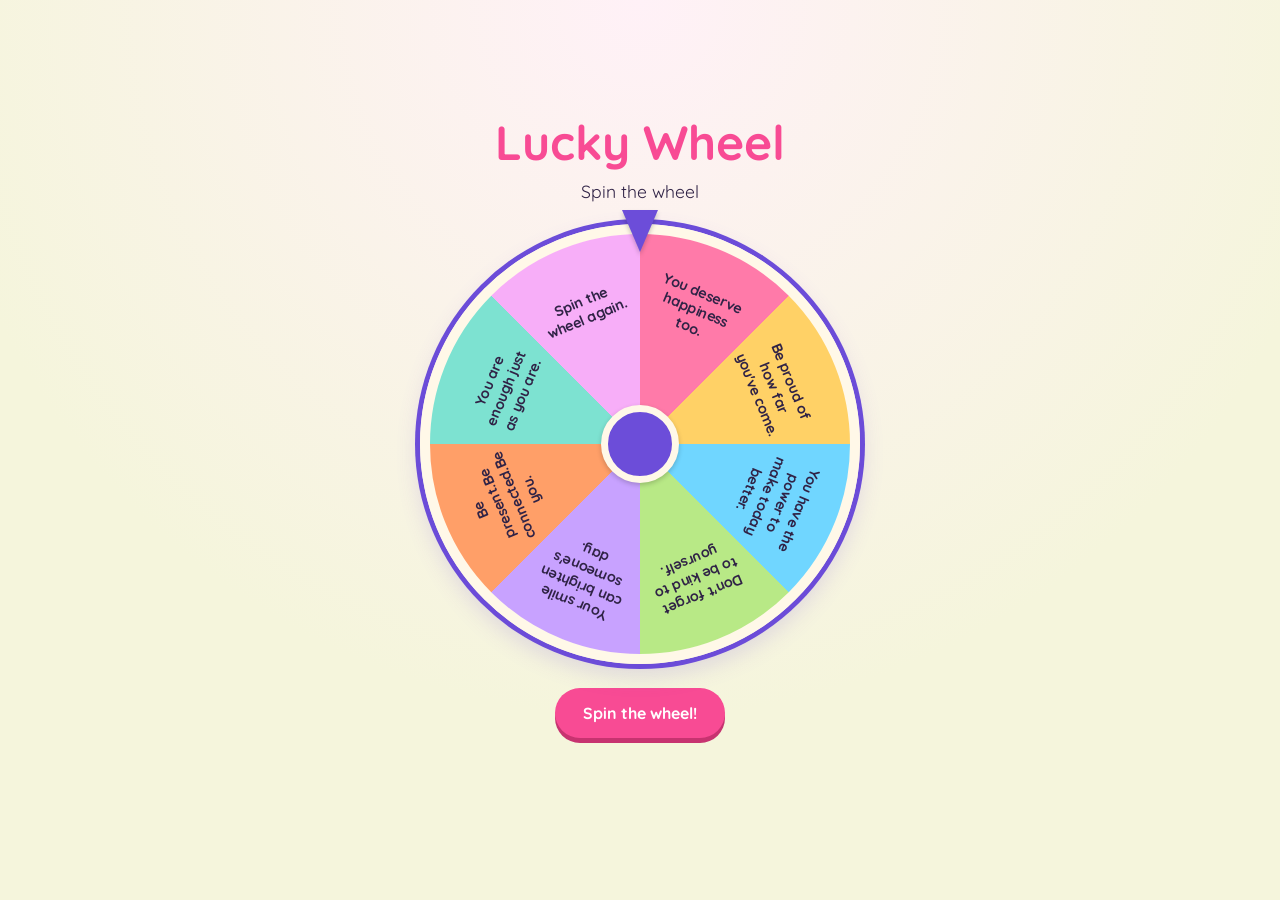
==== commit faa41bb3: "Revert "final commit" This reverts commit 77adfd7be4e8cc5e9c272a682cc152541e2ced7b, reversing change" ====
--- a/happiness.html
+++ b/happiness.html
@@ -3,22 +3,21 @@
   <head>
     <meta charset="UTF-8" />
     <meta name="viewport" content="width=device-width, initial-scale=1.0" />
-    <title>find your happiness</title>
-    <link rel="preconnect" href="https://fonts.googleapis.com" />
-    <link rel="preconnect" href="https://fonts.gstatic.com" crossorigin />
-    <link
-      href="https://fonts.googleapis.com/css2?family=Comic+Relief:wght@400;700&family=Quicksand:wght@500;700&display=swap"
-      rel="stylesheet"
-    />
+
+    <title>lucky wheel</title>
     <style>
+      @import url("https://fonts.googleapis.com/css2?family=Quicksand:wght@500;700&display=swap");
+
       :root {
         --pink: #f84b94;
         --purple: #6c4dd9;
         --cream: #fff8e8;
       }
+
       * {
         box-sizing: border-box;
       }
+
       body {
         min-height: 100vh;
         margin: 0;
@@ -27,32 +26,32 @@
         padding: 24px;
         color: #302346;
         background: radial-gradient(circle at top, #fff1f7, #f5f5dc 65%);
-        background-image: url("website background.jpg");
-        background-size: cover;
         font-family: "Quicksand", sans-serif;
       }
+
       main {
         width: min(100%, 600px);
         text-align: center;
       }
+
       h1 {
         margin: 0 0 8px;
         color: var(--pink);
         font-size: clamp(1.8rem, 6vw, 3rem);
-        font-family: "Comic Relief", system-ui;
-      }
+      }
+
       .intro {
         margin: 0 0 22px;
-        font-family: "Comic Relief", system-ui;
-        font-size: 30px;
-        font-weight: 700;
-      }
+        font-size: 1.1rem;
+      }
+
       .wheel-area {
         position: relative;
         width: min(86vw, 440px);
         aspect-ratio: 1;
         margin: 0 auto 24px;
       }
+
       .pointer {
         position: absolute;
         z-index: 2;
@@ -66,6 +65,7 @@
         border-top: 42px solid var(--purple);
         filter: drop-shadow(0 3px 2px #0003);
       }
+
       .wheel {
         width: 100%;
         height: 100%;
@@ -86,6 +86,7 @@
           0 0 0 5px var(--purple);
         transition: transform 4s cubic-bezier(0.12, 0.8, 0.18, 1);
       }
+
       .wheel::after {
         content: "";
         position: absolute;
@@ -99,6 +100,7 @@
         background: var(--purple);
         box-shadow: 0 2px 5px #0003;
       }
+
       .labels {
         position: absolute;
         inset: 0;
@@ -107,39 +109,48 @@
         pointer-events: none;
         transition: transform 4s cubic-bezier(0.12, 0.8, 0.18, 1);
       }
+
       .labels span {
         position: absolute;
         width: 90px;
         color: #302346;
         font-size: clamp(0.7rem, 2.5vw, 0.9rem);
-        font-weight: 400;
+        font-weight: 700;
         text-align: center;
-        font-family: "Comic Relief", system-ui;
-      }
+      }
+
       .labels span:nth-child(1) {
         transform: translate(56px, -134px) rotate(22.5deg);
       }
+
       .labels span:nth-child(2) {
         transform: translate(134px, -56px) rotate(67.5deg);
       }
+
       .labels span:nth-child(3) {
         transform: translate(134px, 56px) rotate(112.5deg);
       }
+
       .labels span:nth-child(4) {
         transform: translate(56px, 134px) rotate(157.5deg);
       }
+
       .labels span:nth-child(5) {
         transform: translate(-56px, 134px) rotate(202.5deg);
       }
+
       .labels span:nth-child(6) {
         transform: translate(-134px, 56px) rotate(247.5deg);
       }
+
       .labels span:nth-child(7) {
         transform: translate(-134px, -56px) rotate(292.5deg);
       }
+
       .labels span:nth-child(8) {
         transform: translate(-56px, -134px) rotate(337.5deg);
       }
+
       button {
         border: 0;
         border-radius: 999px;
@@ -147,85 +158,285 @@
         color: white;
         background: var(--pink);
         font: inherit;
-        font-family: "Comic Relief", system-ui;
+        font-weight: 700;
         cursor: pointer;
         box-shadow: 0 5px 0 #c73370;
       }
+
       button:hover {
         background: #e33d83;
       }
+
       button:active {
         transform: translateY(3px);
         box-shadow: 0 2px 0 #c73370;
       }
+
       button:disabled {
         cursor: wait;
         opacity: 0.7;
       }
+
       #result {
         min-height: 28px;
         margin: 22px 0 0;
         color: var(--purple);
-        font-family: "Comic Relief", system-ui;
         font-size: 1.25rem;
+        font-weight: 700;
       }
     </style>
+    <title>find your happiness</title>
   </head>
-  <body>
-    <main>
-      <h1>Wheel of fortune</h1>
-      <p class="intro">Spin the wheel</p>
-      <section class="wheel-area" aria-label="Lucky wheel">
-        <div class="pointer" aria-hidden="true"></div>
-        <div class="wheel" id="wheel"></div>
-        <div class="labels" aria-hidden="true">
-          <span>You deserve happiness too.</span>
-          <span>Be proud of how far you've come.</span>
-          <span>You have the power to make today better.</span>
-          <span>Don't forget to be kind to yourself.</span>
-          <span>Your smile can brighten someone's day.</span>
-          <span>Be present.Be connected.Be you.</span>
-          <span>You are enough just as you are.</span>
-          <span>Spin the wheel again.</span>
-        </div>
-      </section>
-      <button id="spin-button" type="button">Spin the wheel!</button>
-      <p id="result" aria-live="polite"></p>
-    </main>
-    <script>
-      const wheel = document.querySelector("#wheel");
-      const labels = document.querySelector(".labels");
-      const spinButton = document.querySelector("#spin-button");
-      const result = document.querySelector("#result");
-      const spinSound = new Audio("Fortune-wheel-spinning.mp3");
-      const options = [
-        "You deserve happiness too",
-        "Be proud of how far you've come",
-        "You have the power to make today better",
-        "Don't forget to be kind to yourself",
-        "Your smile can brighten someone's day",
-        "Be present. Be connected. Be you",
-        "You are enough just as you are",
-        "Spin the wheel again",
-      ];
-      let rotation = 0;
-      spinButton.addEventListener("click", () => {
-        spinSound.currentTime = 0;
-        spinSound.play().catch(() => {});
-        const selectedIndex = Math.floor(Math.random() * options.length);
-        const segmentSize = 360 / options.length;
-        const targetAngle =
-          360 - (selectedIndex * segmentSize + segmentSize / 2);
-        rotation += 5 * 360 + targetAngle - (rotation % 360);
-        wheel.style.transform = `rotate(${rotation}deg)`;
-        labels.style.transform = `rotate(${rotation}deg)`;
-        spinButton.disabled = true;
-        result.textContent = "The wheel is spinning...";
-        window.setTimeout(() => {
-          result.textContent = `Your daily boost...: ${options[selectedIndex]}!`;
-          spinButton.disabled = false;
-        }, 4100);
-      });
-    </script>
-  </body>
+
+  <body></body>
+  <html lang="el">
+    <head>
+      <meta charset="UTF-8" />
+      <meta name="viewport" content="width=device-width, initial-scale=1.0" />
+      <title>lucky wheel</title>
+      <style>
+        @import url("https://fonts.googleapis.com/css2?family=Quicksand:wght@500;700&display=swap");
+
+        :root {
+          --pink: #f84b94;
+          --purple: #6c4dd9;
+          --cream: #fff8e8;
+        }
+
+        * {
+          box-sizing: border-box;
+        }
+
+        body {
+          min-height: 100vh;
+          margin: 0;
+          display: grid;
+          place-items: center;
+          padding: 24px;
+          color: #302346;
+          background: radial-gradient(circle at top, #fff1f7, #f5f5dc 65%);
+          font-family: "Quicksand", sans-serif;
+        }
+
+        main {
+          width: min(100%, 600px);
+          text-align: center;
+        }
+
+        h1 {
+          margin: 0 0 8px;
+          color: var(--pink);
+          font-size: clamp(1.8rem, 6vw, 3rem);
+        }
+
+        .intro {
+          margin: 0 0 22px;
+          font-size: 1.1rem;
+        }
+
+        .wheel-area {
+          position: relative;
+          width: min(86vw, 440px);
+          aspect-ratio: 1;
+          margin: 0 auto 24px;
+        }
+
+        .pointer {
+          position: absolute;
+          z-index: 2;
+          top: -14px;
+          left: 50%;
+          width: 0;
+          height: 0;
+          transform: translateX(-);
+          border-right: 18px solid transparent;
+          border-left: 18px solid transparent;
+          border-top: 42px solid var(--purple);
+          filter: drop-shadow(0 3px 2px #0003);
+        }
+
+        .wheel {
+          width: 100%;
+          height: 100%;
+          border: 10px solid var(--cream);
+          border-radius: 50%;
+          background: conic-gradient(
+            #ff7aa9 0deg 45deg,
+            #ffd166 45deg 90deg,
+            #70d6ff 90deg 135deg,
+            #b8e986 135deg 180deg,
+            #c8a2ff 180deg 225deg,
+            #ff9f68 225deg 270deg,
+            #7de2d1 270deg 315deg,
+            #f7aef8 315deg 360deg
+          );
+          box-shadow:
+            0 10px 24px #6c4dd933,
+            0 0 0 5px var(--purple);
+          transition: transform 4s cubic-bezier(0.12, 0.8, 0.18, 1);
+        }
+
+        .wheel::after {
+          content: "";
+          position: absolute;
+          top: 50%;
+          left: 50%;
+          width: 64px;
+          height: 64px;
+          transform: translate(-50%, -50%);
+          border: 7px solid var(--cream);
+          border-radius: 50%;
+          background: var(--purple);
+          box-shadow: 0 2px 5px #0003;
+        }
+
+        .labels {
+          position: absolute;
+          inset: 0;
+          display: grid;
+          place-items: center;
+          pointer-events: none;
+          transition: transform 4s cubic-bezier(0.12, 0.8, 0.18, 1);
+        }
+
+        .labels span {
+          position: absolute;
+          width: 90px;
+          color: #302346;
+          font-size: clamp(0.7rem, 2.5vw, 0.9rem);
+          font-weight: 700;
+          text-align: center;
+        }
+
+        .labels span:nth-child(1) {
+          transform: translate(56px, -134px) rotate(22.5deg);
+        }
+
+        .labels span:nth-child(2) {
+          transform: translate(134px, -56px) rotate(67.5deg);
+        }
+
+        .labels span:nth-child(3) {
+          transform: translate(134px, 56px) rotate(112.5deg);
+        }
+
+        .labels span:nth-child(4) {
+          transform: translate(56px, 134px) rotate(157.5deg);
+        }
+
+        .labels span:nth-child(5) {
+          transform: translate(-56px, 134px) rotate(202.5deg);
+        }
+
+        .labels span:nth-child(6) {
+          transform: translate(-134px, 56px) rotate(247.5deg);
+        }
+
+        .labels span:nth-child(7) {
+          transform: translate(-134px, -56px) rotate(292.5deg);
+        }
+
+        .labels span:nth-child(8) {
+          transform: translate(-56px, -134px) rotate(337.5deg);
+        }
+
+        button {
+          border: 0;
+          border-radius: 999px;
+          padding: 15px 28px;
+          color: white;
+          background: var(--pink);
+          font: inherit;
+          font-weight: 700;
+          cursor: pointer;
+          box-shadow: 0 5px 0 #c73370;
+        }
+
+        button:hover {
+          background: #e33d83;
+        }
+
+        button:active {
+          transform: translateY(3px);
+          box-shadow: 0 2px 0 #c73370;
+        }
+
+        button:disabled {
+          cursor: wait;
+          opacity: 0.7;
+        }
+
+        #result {
+          min-height: 28px;
+          margin: 22px 0 0;
+          color: var(--purple);
+          font-size: 1.25rem;
+          font-weight: 700;
+        }
+      </style>
+    </head>
+
+    <body>
+      <main>
+        <h1>Lucky Wheel</h1>
+        <p class="intro">Spin the wheel</p>
+
+        <section class="wheel-area" aria-label="Lucky wheel">
+          <div class="pointer" aria-hidden="true"></div>
+          <div class="wheel" id="wheel"></div>
+          <div class="labels" aria-hidden="true">
+            <span>You deserve happiness too.</span>
+            <span>Be proud of how far you've come.</span>
+            <span>You have the power to make today better. </span>
+            <span>Don't forget to be kind to yourself.</span>
+            <span>Your smile can brighten someone's day.</span>
+            <span>Be present.Be connected.Be you.</span>
+            <span>You are enough just as you are.</span>
+            <span>Spin the wheel again.</span>
+          </div>
+        </section>
+
+        <button id="spin-button" type="button">Spin the wheel!</button>
+        <p id="result" aria-live="polite"></p>
+      </main>
+
+      <script>
+        const wheel = document.querySelector("#wheel");
+        const labels = document.querySelector(".labels");
+        const spinButton = document.querySelector("#spin-button");
+        const result = document.querySelector("#result");
+        const options = [
+          "You deserve happiness too",
+          "Be proud of how far you've come",
+          "You have the power to make today better",
+          "Don't forget to be kind to yourself",
+          "Your smile can brighten someone's day",
+          "Be present. Be connected. Be you",
+          "You are enough just as you are",
+          "Spin the wheel again",
+        ];
+
+        let rotation = 0;
+
+        spinButton.addEventListener("click", () => {
+          const selectedIndex = Math.floor(Math.random() * options.length);
+          const segmentSize = 360 / options.length;
+          const targetAngle =
+            360 - (selectedIndex * segmentSize + segmentSize / 2);
+          const extraTurns = 5 * 360;
+
+          rotation += extraTurns + targetAngle - (rotation % 360);
+          wheel.style.transform = `rotate(${rotation}deg)`;
+          labels.style.transform = `rotate(${rotation}deg)`;
+          spinButton.disabled = true;
+          result.textContent = "The wheel is spinning...";
+
+          window.setTimeout(() => {
+            result.textContent = `Today you selected: ${options[selectedIndex]}!`;
+            spinButton.disabled = false;
+          }, 4100);
+        });
+      </script>
+    </body>
+  </html>
 </html>
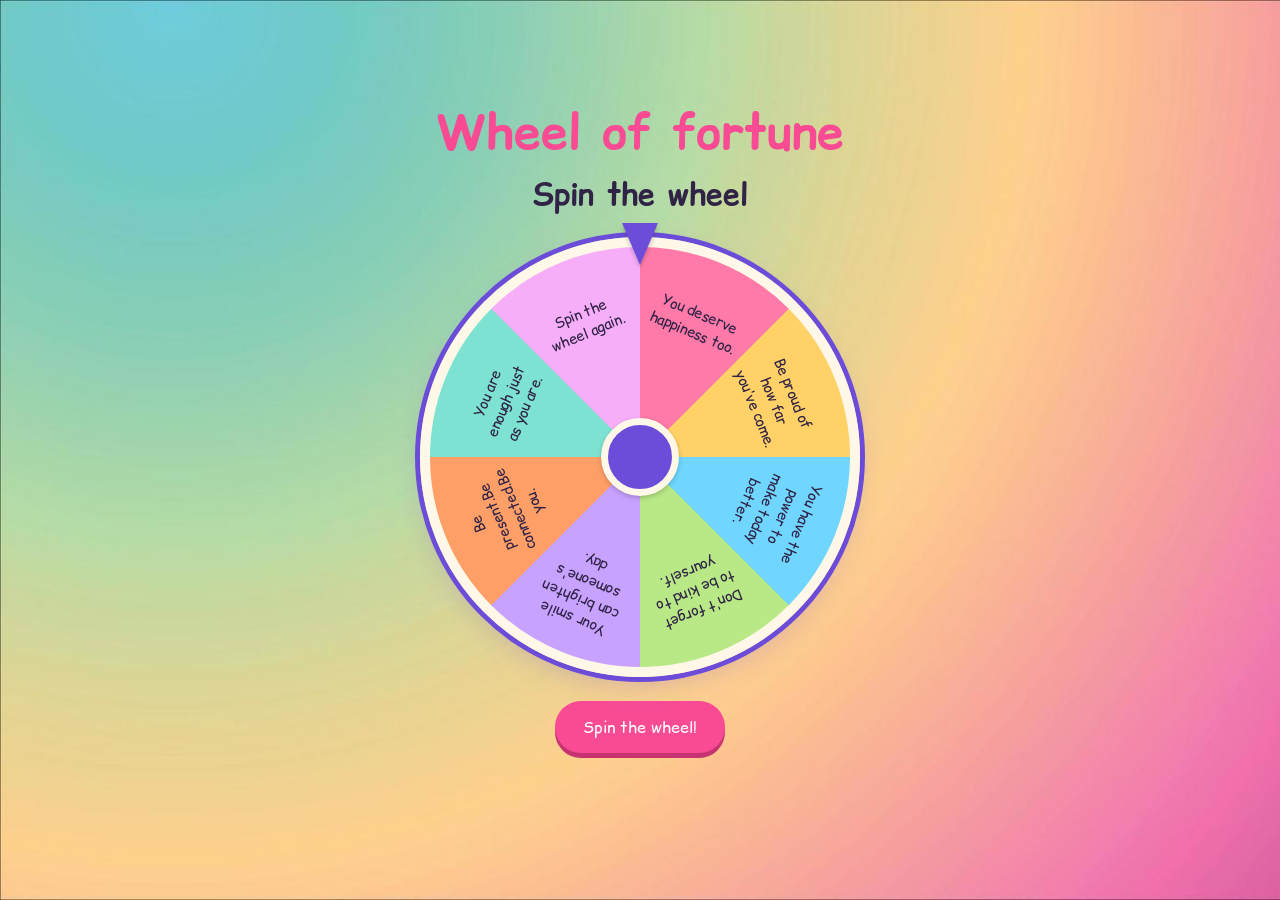
==== commit a8a92837: "Revert "Merge branch 'main' of https://github.com/Lena-Anthi/code-breakers" This reverts commit a07a" ====
--- a/happiness.html
+++ b/happiness.html
@@ -3,21 +3,22 @@
   <head>
     <meta charset="UTF-8" />
     <meta name="viewport" content="width=device-width, initial-scale=1.0" />
-
-    <title>lucky wheel</title>
+    <title>find your happiness</title>
+    <link rel="preconnect" href="https://fonts.googleapis.com" />
+    <link rel="preconnect" href="https://fonts.gstatic.com" crossorigin />
+    <link
+      href="https://fonts.googleapis.com/css2?family=Comic+Relief:wght@400;700&family=Quicksand:wght@500;700&display=swap"
+      rel="stylesheet"
+    />
     <style>
-      @import url("https://fonts.googleapis.com/css2?family=Quicksand:wght@500;700&display=swap");
-
       :root {
         --pink: #f84b94;
         --purple: #6c4dd9;
         --cream: #fff8e8;
       }
-
       * {
         box-sizing: border-box;
       }
-
       body {
         min-height: 100vh;
         margin: 0;
@@ -26,32 +27,32 @@
         padding: 24px;
         color: #302346;
         background: radial-gradient(circle at top, #fff1f7, #f5f5dc 65%);
+        background-image: url("website background.jpg");
+        background-size: cover;
         font-family: "Quicksand", sans-serif;
       }
-
       main {
         width: min(100%, 600px);
         text-align: center;
       }
-
       h1 {
         margin: 0 0 8px;
         color: var(--pink);
         font-size: clamp(1.8rem, 6vw, 3rem);
-      }
-
+        font-family: "Comic Relief", system-ui;
+      }
       .intro {
         margin: 0 0 22px;
-        font-size: 1.1rem;
-      }
-
+        font-family: "Comic Relief", system-ui;
+        font-size: 30px;
+        font-weight: 700;
+      }
       .wheel-area {
         position: relative;
         width: min(86vw, 440px);
         aspect-ratio: 1;
         margin: 0 auto 24px;
       }
-
       .pointer {
         position: absolute;
         z-index: 2;
@@ -65,7 +66,6 @@
         border-top: 42px solid var(--purple);
         filter: drop-shadow(0 3px 2px #0003);
       }
-
       .wheel {
         width: 100%;
         height: 100%;
@@ -86,7 +86,6 @@
           0 0 0 5px var(--purple);
         transition: transform 4s cubic-bezier(0.12, 0.8, 0.18, 1);
       }
-
       .wheel::after {
         content: "";
         position: absolute;
@@ -100,7 +99,6 @@
         background: var(--purple);
         box-shadow: 0 2px 5px #0003;
       }
-
       .labels {
         position: absolute;
         inset: 0;
@@ -109,48 +107,39 @@
         pointer-events: none;
         transition: transform 4s cubic-bezier(0.12, 0.8, 0.18, 1);
       }
-
       .labels span {
         position: absolute;
         width: 90px;
         color: #302346;
         font-size: clamp(0.7rem, 2.5vw, 0.9rem);
-        font-weight: 700;
+        font-weight: 400;
         text-align: center;
-      }
-
+        font-family: "Comic Relief", system-ui;
+      }
       .labels span:nth-child(1) {
         transform: translate(56px, -134px) rotate(22.5deg);
       }
-
       .labels span:nth-child(2) {
         transform: translate(134px, -56px) rotate(67.5deg);
       }
-
       .labels span:nth-child(3) {
         transform: translate(134px, 56px) rotate(112.5deg);
       }
-
       .labels span:nth-child(4) {
         transform: translate(56px, 134px) rotate(157.5deg);
       }
-
       .labels span:nth-child(5) {
         transform: translate(-56px, 134px) rotate(202.5deg);
       }
-
       .labels span:nth-child(6) {
         transform: translate(-134px, 56px) rotate(247.5deg);
       }
-
       .labels span:nth-child(7) {
         transform: translate(-134px, -56px) rotate(292.5deg);
       }
-
       .labels span:nth-child(8) {
         transform: translate(-56px, -134px) rotate(337.5deg);
       }
-
       button {
         border: 0;
         border-radius: 999px;
@@ -158,285 +147,85 @@
         color: white;
         background: var(--pink);
         font: inherit;
-        font-weight: 700;
+        font-family: "Comic Relief", system-ui;
         cursor: pointer;
         box-shadow: 0 5px 0 #c73370;
       }
-
       button:hover {
         background: #e33d83;
       }
-
       button:active {
         transform: translateY(3px);
         box-shadow: 0 2px 0 #c73370;
       }
-
       button:disabled {
         cursor: wait;
         opacity: 0.7;
       }
-
       #result {
         min-height: 28px;
         margin: 22px 0 0;
         color: var(--purple);
+        font-family: "Comic Relief", system-ui;
         font-size: 1.25rem;
-        font-weight: 700;
       }
     </style>
-    <title>find your happiness</title>
   </head>
-
-  <body></body>
-  <html lang="el">
-    <head>
-      <meta charset="UTF-8" />
-      <meta name="viewport" content="width=device-width, initial-scale=1.0" />
-      <title>lucky wheel</title>
-      <style>
-        @import url("https://fonts.googleapis.com/css2?family=Quicksand:wght@500;700&display=swap");
-
-        :root {
-          --pink: #f84b94;
-          --purple: #6c4dd9;
-          --cream: #fff8e8;
-        }
-
-        * {
-          box-sizing: border-box;
-        }
-
-        body {
-          min-height: 100vh;
-          margin: 0;
-          display: grid;
-          place-items: center;
-          padding: 24px;
-          color: #302346;
-          background: radial-gradient(circle at top, #fff1f7, #f5f5dc 65%);
-          font-family: "Quicksand", sans-serif;
-        }
-
-        main {
-          width: min(100%, 600px);
-          text-align: center;
-        }
-
-        h1 {
-          margin: 0 0 8px;
-          color: var(--pink);
-          font-size: clamp(1.8rem, 6vw, 3rem);
-        }
-
-        .intro {
-          margin: 0 0 22px;
-          font-size: 1.1rem;
-        }
-
-        .wheel-area {
-          position: relative;
-          width: min(86vw, 440px);
-          aspect-ratio: 1;
-          margin: 0 auto 24px;
-        }
-
-        .pointer {
-          position: absolute;
-          z-index: 2;
-          top: -14px;
-          left: 50%;
-          width: 0;
-          height: 0;
-          transform: translateX(-);
-          border-right: 18px solid transparent;
-          border-left: 18px solid transparent;
-          border-top: 42px solid var(--purple);
-          filter: drop-shadow(0 3px 2px #0003);
-        }
-
-        .wheel {
-          width: 100%;
-          height: 100%;
-          border: 10px solid var(--cream);
-          border-radius: 50%;
-          background: conic-gradient(
-            #ff7aa9 0deg 45deg,
-            #ffd166 45deg 90deg,
-            #70d6ff 90deg 135deg,
-            #b8e986 135deg 180deg,
-            #c8a2ff 180deg 225deg,
-            #ff9f68 225deg 270deg,
-            #7de2d1 270deg 315deg,
-            #f7aef8 315deg 360deg
-          );
-          box-shadow:
-            0 10px 24px #6c4dd933,
-            0 0 0 5px var(--purple);
-          transition: transform 4s cubic-bezier(0.12, 0.8, 0.18, 1);
-        }
-
-        .wheel::after {
-          content: "";
-          position: absolute;
-          top: 50%;
-          left: 50%;
-          width: 64px;
-          height: 64px;
-          transform: translate(-50%, -50%);
-          border: 7px solid var(--cream);
-          border-radius: 50%;
-          background: var(--purple);
-          box-shadow: 0 2px 5px #0003;
-        }
-
-        .labels {
-          position: absolute;
-          inset: 0;
-          display: grid;
-          place-items: center;
-          pointer-events: none;
-          transition: transform 4s cubic-bezier(0.12, 0.8, 0.18, 1);
-        }
-
-        .labels span {
-          position: absolute;
-          width: 90px;
-          color: #302346;
-          font-size: clamp(0.7rem, 2.5vw, 0.9rem);
-          font-weight: 700;
-          text-align: center;
-        }
-
-        .labels span:nth-child(1) {
-          transform: translate(56px, -134px) rotate(22.5deg);
-        }
-
-        .labels span:nth-child(2) {
-          transform: translate(134px, -56px) rotate(67.5deg);
-        }
-
-        .labels span:nth-child(3) {
-          transform: translate(134px, 56px) rotate(112.5deg);
-        }
-
-        .labels span:nth-child(4) {
-          transform: translate(56px, 134px) rotate(157.5deg);
-        }
-
-        .labels span:nth-child(5) {
-          transform: translate(-56px, 134px) rotate(202.5deg);
-        }
-
-        .labels span:nth-child(6) {
-          transform: translate(-134px, 56px) rotate(247.5deg);
-        }
-
-        .labels span:nth-child(7) {
-          transform: translate(-134px, -56px) rotate(292.5deg);
-        }
-
-        .labels span:nth-child(8) {
-          transform: translate(-56px, -134px) rotate(337.5deg);
-        }
-
-        button {
-          border: 0;
-          border-radius: 999px;
-          padding: 15px 28px;
-          color: white;
-          background: var(--pink);
-          font: inherit;
-          font-weight: 700;
-          cursor: pointer;
-          box-shadow: 0 5px 0 #c73370;
-        }
-
-        button:hover {
-          background: #e33d83;
-        }
-
-        button:active {
-          transform: translateY(3px);
-          box-shadow: 0 2px 0 #c73370;
-        }
-
-        button:disabled {
-          cursor: wait;
-          opacity: 0.7;
-        }
-
-        #result {
-          min-height: 28px;
-          margin: 22px 0 0;
-          color: var(--purple);
-          font-size: 1.25rem;
-          font-weight: 700;
-        }
-      </style>
-    </head>
-
-    <body>
-      <main>
-        <h1>Lucky Wheel</h1>
-        <p class="intro">Spin the wheel</p>
-
-        <section class="wheel-area" aria-label="Lucky wheel">
-          <div class="pointer" aria-hidden="true"></div>
-          <div class="wheel" id="wheel"></div>
-          <div class="labels" aria-hidden="true">
-            <span>You deserve happiness too.</span>
-            <span>Be proud of how far you've come.</span>
-            <span>You have the power to make today better. </span>
-            <span>Don't forget to be kind to yourself.</span>
-            <span>Your smile can brighten someone's day.</span>
-            <span>Be present.Be connected.Be you.</span>
-            <span>You are enough just as you are.</span>
-            <span>Spin the wheel again.</span>
-          </div>
-        </section>
-
-        <button id="spin-button" type="button">Spin the wheel!</button>
-        <p id="result" aria-live="polite"></p>
-      </main>
-
-      <script>
-        const wheel = document.querySelector("#wheel");
-        const labels = document.querySelector(".labels");
-        const spinButton = document.querySelector("#spin-button");
-        const result = document.querySelector("#result");
-        const options = [
-          "You deserve happiness too",
-          "Be proud of how far you've come",
-          "You have the power to make today better",
-          "Don't forget to be kind to yourself",
-          "Your smile can brighten someone's day",
-          "Be present. Be connected. Be you",
-          "You are enough just as you are",
-          "Spin the wheel again",
-        ];
-
-        let rotation = 0;
-
-        spinButton.addEventListener("click", () => {
-          const selectedIndex = Math.floor(Math.random() * options.length);
-          const segmentSize = 360 / options.length;
-          const targetAngle =
-            360 - (selectedIndex * segmentSize + segmentSize / 2);
-          const extraTurns = 5 * 360;
-
-          rotation += extraTurns + targetAngle - (rotation % 360);
-          wheel.style.transform = `rotate(${rotation}deg)`;
-          labels.style.transform = `rotate(${rotation}deg)`;
-          spinButton.disabled = true;
-          result.textContent = "The wheel is spinning...";
-
-          window.setTimeout(() => {
-            result.textContent = `Today you selected: ${options[selectedIndex]}!`;
-            spinButton.disabled = false;
-          }, 4100);
-        });
-      </script>
-    </body>
-  </html>
+  <body>
+    <main>
+      <h1>Wheel of fortune</h1>
+      <p class="intro">Spin the wheel</p>
+      <section class="wheel-area" aria-label="Lucky wheel">
+        <div class="pointer" aria-hidden="true"></div>
+        <div class="wheel" id="wheel"></div>
+        <div class="labels" aria-hidden="true">
+          <span>You deserve happiness too.</span>
+          <span>Be proud of how far you've come.</span>
+          <span>You have the power to make today better.</span>
+          <span>Don't forget to be kind to yourself.</span>
+          <span>Your smile can brighten someone's day.</span>
+          <span>Be present.Be connected.Be you.</span>
+          <span>You are enough just as you are.</span>
+          <span>Spin the wheel again.</span>
+        </div>
+      </section>
+      <button id="spin-button" type="button">Spin the wheel!</button>
+      <p id="result" aria-live="polite"></p>
+    </main>
+    <script>
+      const wheel = document.querySelector("#wheel");
+      const labels = document.querySelector(".labels");
+      const spinButton = document.querySelector("#spin-button");
+      const result = document.querySelector("#result");
+      const spinSound = new Audio("Fortune-wheel-spinning.mp3");
+      const options = [
+        "You deserve happiness too",
+        "Be proud of how far you've come",
+        "You have the power to make today better",
+        "Don't forget to be kind to yourself",
+        "Your smile can brighten someone's day",
+        "Be present. Be connected. Be you",
+        "You are enough just as you are",
+        "Spin the wheel again",
+      ];
+      let rotation = 0;
+      spinButton.addEventListener("click", () => {
+        spinSound.currentTime = 0;
+        spinSound.play().catch(() => {});
+        const selectedIndex = Math.floor(Math.random() * options.length);
+        const segmentSize = 360 / options.length;
+        const targetAngle =
+          360 - (selectedIndex * segmentSize + segmentSize / 2);
+        rotation += 5 * 360 + targetAngle - (rotation % 360);
+        wheel.style.transform = `rotate(${rotation}deg)`;
+        labels.style.transform = `rotate(${rotation}deg)`;
+        spinButton.disabled = true;
+        result.textContent = "The wheel is spinning...";
+        window.setTimeout(() => {
+          result.textContent = `Your daily boost...: ${options[selectedIndex]}!`;
+          spinButton.disabled = false;
+        }, 4100);
+      });
+    </script>
+  </body>
 </html>
